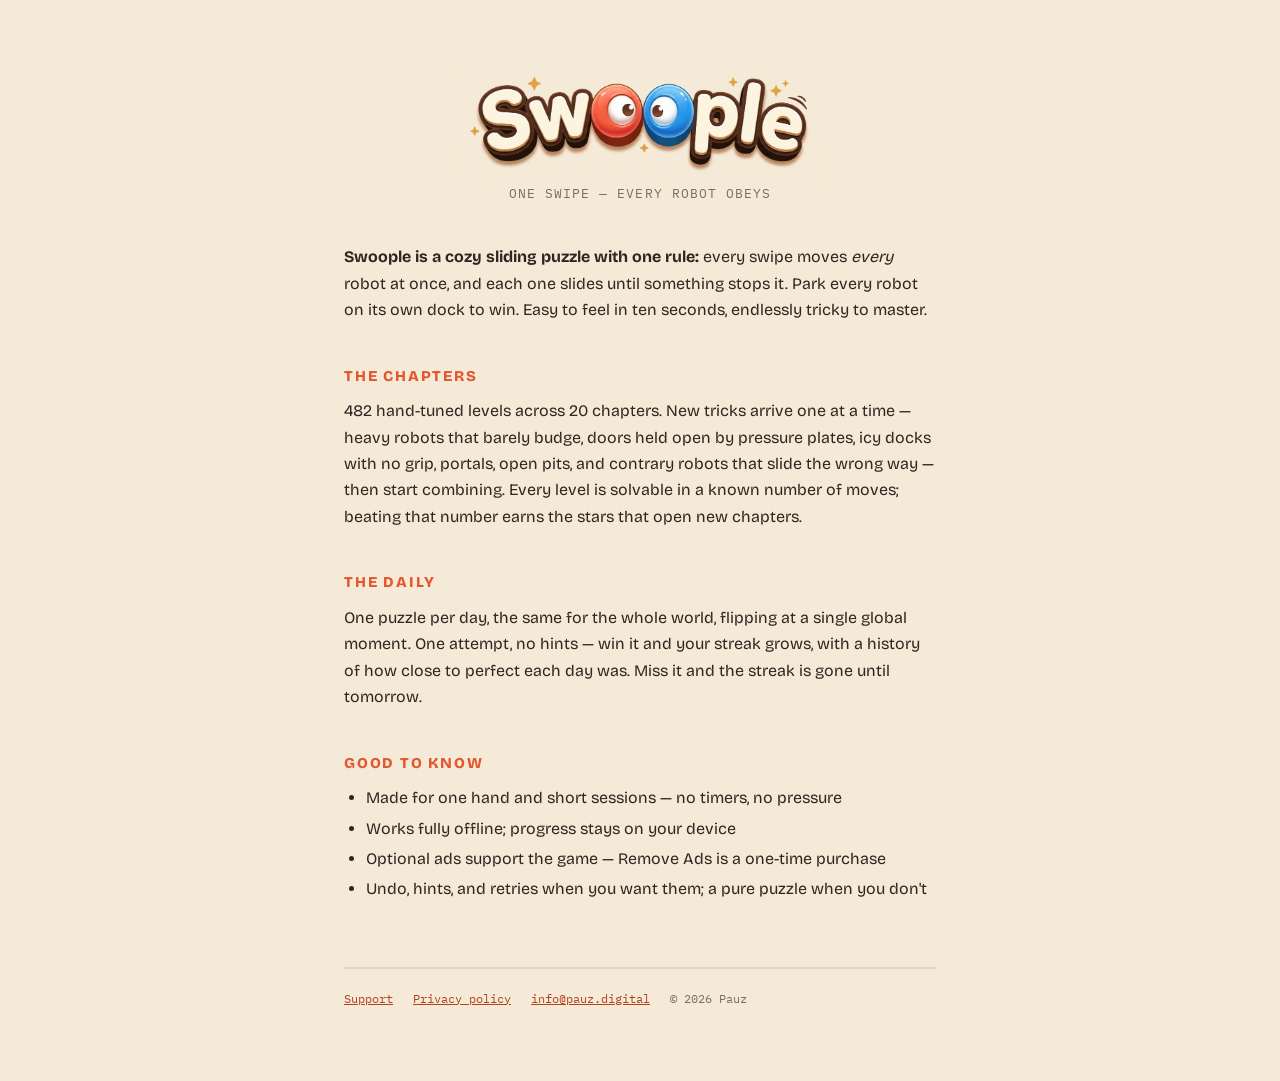
==== index.html @ ad2a9028 "Swoople site: index, privacy policy, support" ====
<!doctype html>
<html lang="en">
<head>
  <meta charset="utf-8" />
  <meta name="viewport" content="width=device-width, initial-scale=1" />
  <title>SWOOPLE — one swipe, every robot obeys</title>
  <meta name="description" content="Swoople is a cozy sliding puzzle: every swipe moves every robot at once. 482 hand-tuned levels, a global daily challenge, one hand." />
  <link rel="icon" href="icon.png" />
  <meta name="theme-color" content="#f5ead7" />
  <link rel="preconnect" href="https://fonts.googleapis.com" />
  <link rel="preconnect" href="https://fonts.gstatic.com" crossorigin />
  <link href="https://fonts.googleapis.com/css2?family=Bricolage+Grotesque:opsz,wght@12..96,500;12..96,700;12..96,800&family=IBM+Plex+Mono:wght@500;600&display=swap" rel="stylesheet" />
  <link rel="stylesheet" href="style.css" />
</head>
<body>
<main>
  <img class="wordmark" src="wordmark.webp" alt="Swoople" />
  <p class="tagline">one swipe — every robot obeys</p>

  <p><strong>Swoople is a cozy sliding puzzle with one rule:</strong> every swipe
  moves <em>every</em> robot at once, and each one slides until something stops
  it. Park every robot on its own dock to win. Easy to feel in ten seconds,
  endlessly tricky to master.</p>

  <h2>The chapters</h2>
  <p>482 hand-tuned levels across 20 chapters. New tricks arrive one at a time —
  heavy robots that barely budge, doors held open by pressure plates, icy docks
  with no grip, portals, open pits, and contrary robots that slide the wrong
  way — then start combining. Every level is solvable in a known number of
  moves; beating that number earns the stars that open new chapters.</p>

  <h2>The daily</h2>
  <p>One puzzle per day, the same for the whole world, flipping at a single
  global moment. One attempt, no hints — win it and your streak grows, with a
  history of how close to perfect each day was. Miss it and the streak is gone
  until tomorrow.</p>

  <h2>Good to know</h2>
  <ul>
    <li>Made for one hand and short sessions — no timers, no pressure</li>
    <li>Works fully offline; progress stays on your device</li>
    <li>Optional ads support the game — Remove Ads is a one-time purchase</li>
    <li>Undo, hints, and retries when you want them; a pure puzzle when you don't</li>
  </ul>

  <footer>
    <a href="support.html">Support</a>
    <a href="privacy.html">Privacy policy</a>
    <a href="mailto:info@pauz.digital">info@pauz.digital</a>
    <span>© 2026 Pauz</span>
  </footer>
</main>
</body>
</html>
---- style.css ----
:root {
  --paper: #f5ead7;
  --ink: #2e2620;
  --ink-soft: #7a6f60;
  --coral: #e4572e;
  --card: #fffdf7;
}

* { margin: 0; padding: 0; box-sizing: border-box; }

body {
  background: var(--paper);
  color: var(--ink);
  font-family: 'Bricolage Grotesque', -apple-system, system-ui, sans-serif;
  line-height: 1.65;
  -webkit-font-smoothing: antialiased;
}

main {
  max-width: 640px;
  margin: 0 auto;
  padding: 48px 24px 72px;
}

.wordmark {
  display: block;
  width: min(420px, 92%);
  margin: 0 auto;
}

.tagline {
  text-align: center;
  font-family: 'IBM Plex Mono', ui-monospace, monospace;
  font-size: 13px;
  letter-spacing: 0.08em;
  color: var(--ink-soft);
  margin: -4px 0 40px;
  text-transform: uppercase;
}

h1 {
  font-size: 30px;
  font-weight: 800;
  margin-bottom: 6px;
}

h2 {
  font-size: 15px;
  font-weight: 800;
  letter-spacing: 0.12em;
  text-transform: uppercase;
  margin: 40px 0 10px;
  color: var(--coral);
}

p { margin-bottom: 12px; }

ul { padding-left: 22px; margin-bottom: 12px; }
li { margin-bottom: 4px; }

a { color: #b3421d; }

strong { font-weight: 700; }

.date {
  font-family: 'IBM Plex Mono', ui-monospace, monospace;
  font-size: 12px;
  color: var(--ink-soft);
}

.back {
  display: inline-block;
  font-family: 'IBM Plex Mono', ui-monospace, monospace;
  font-size: 12px;
  margin-bottom: 28px;
}

footer {
  margin-top: 64px;
  padding-top: 20px;
  border-top: 2px solid rgba(46, 38, 32, 0.1);
  font-family: 'IBM Plex Mono', ui-monospace, monospace;
  font-size: 12px;
  color: var(--ink-soft);
  display: flex;
  flex-wrap: wrap;
  gap: 8px 20px;
}
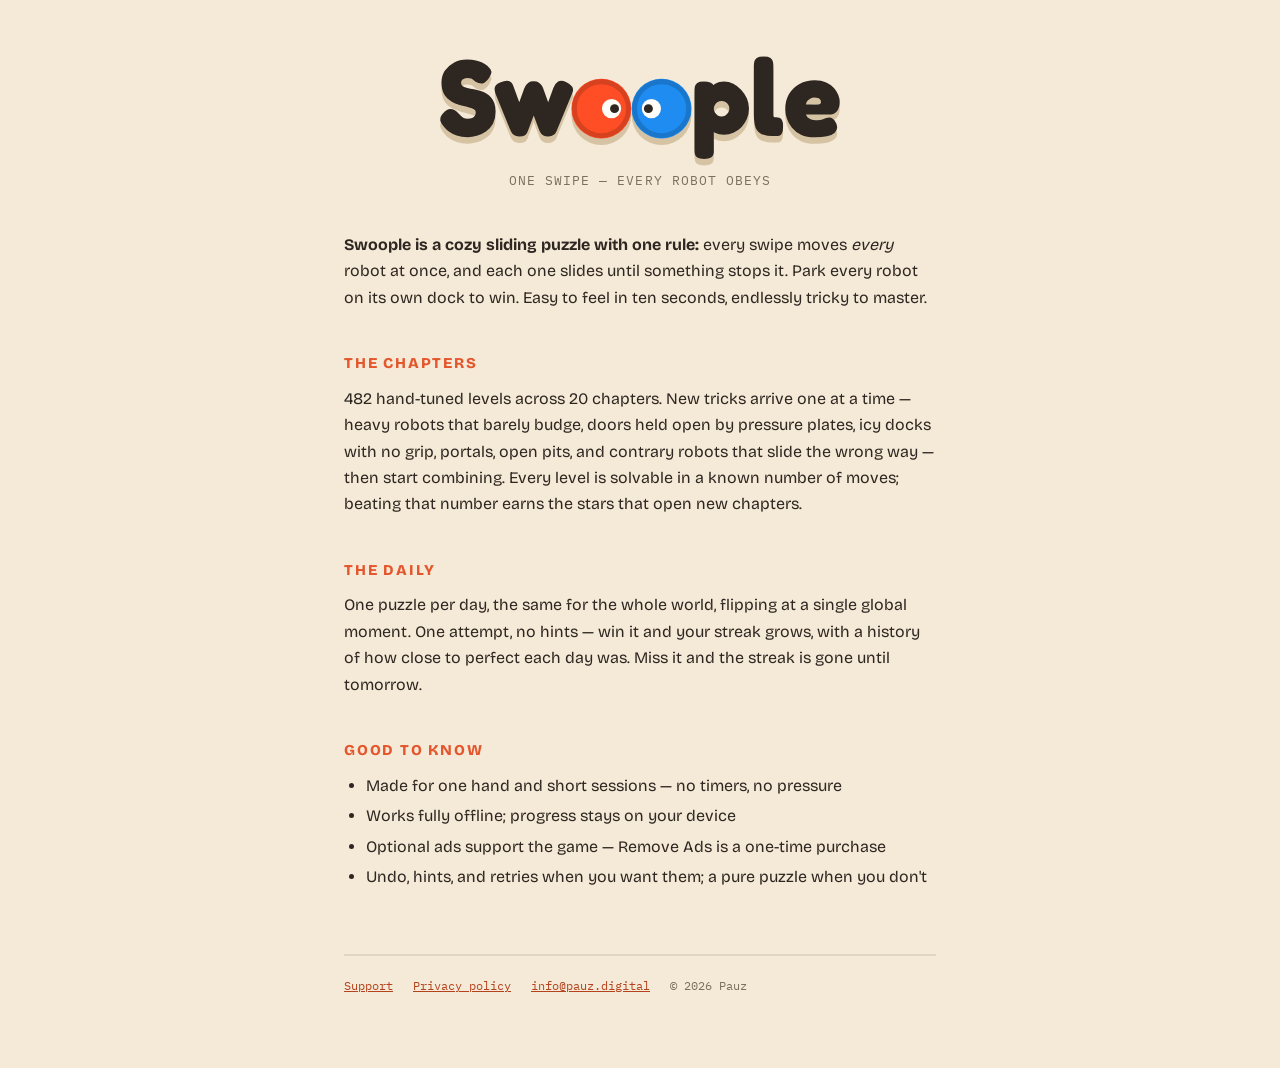
==== commit 1ecd93c8: "Wordmark: flat SVG (Fredoka + the two robots) replaces the AI art" ====
--- a/index.html
+++ b/index.html
@@ -14,7 +14,7 @@
 </head>
 <body>
 <main>
-  <img class="wordmark" src="wordmark.webp" alt="Swoople" />
+  <img class="wordmark" src="wordmark.svg" alt="Swoople" />
   <p class="tagline">one swipe — every robot obeys</p>
 
   <p><strong>Swoople is a cozy sliding puzzle with one rule:</strong> every swipe
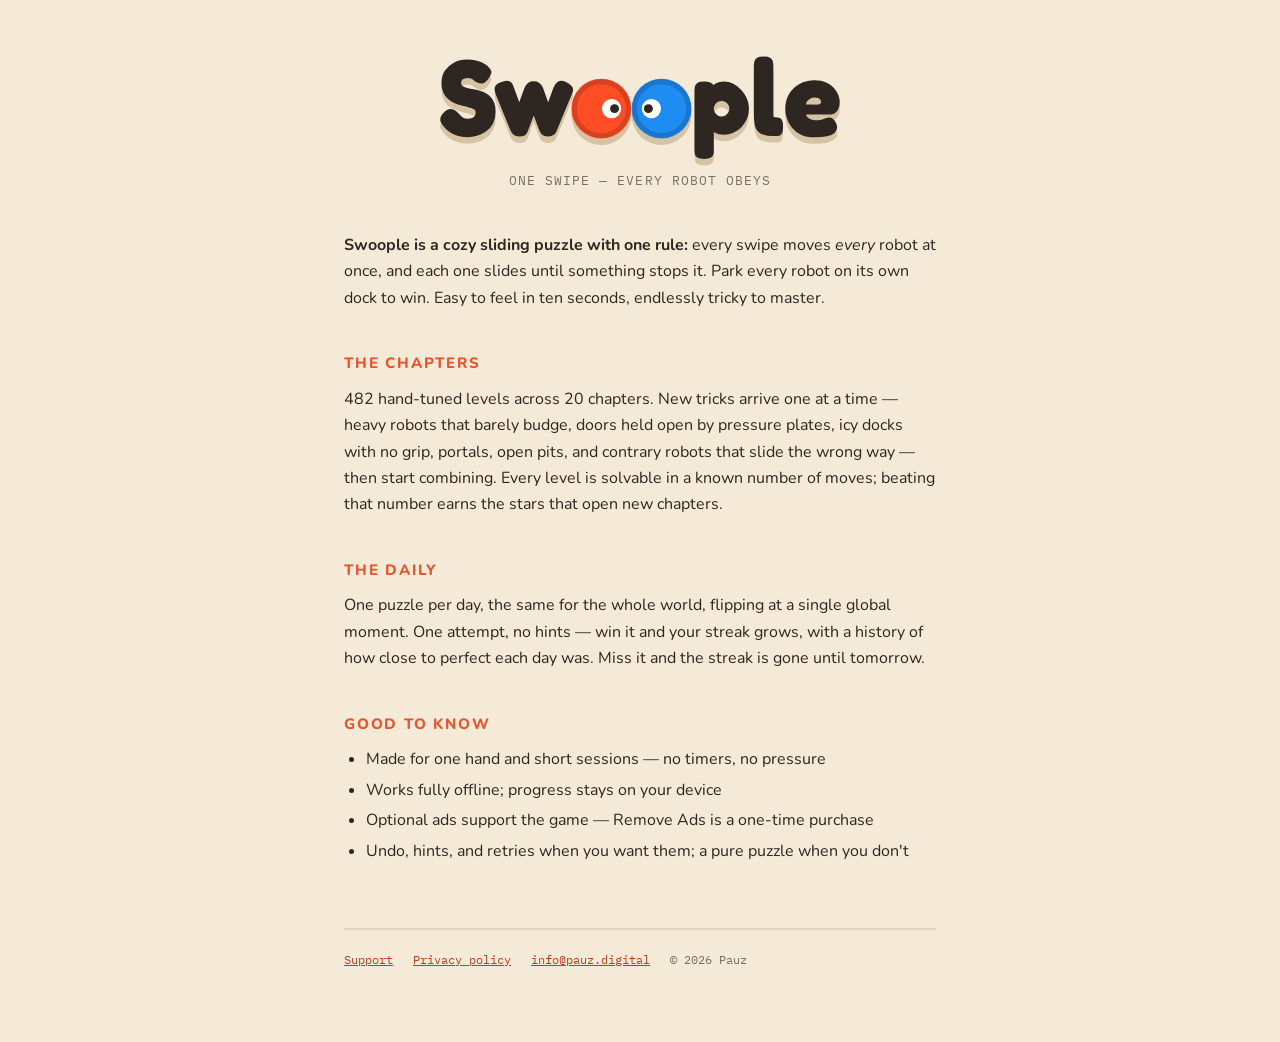
==== commit 97dcef17: "Fonts to match the app: Nunito body, Fredoka wordmark" ====
--- a/index.html
+++ b/index.html
@@ -9,7 +9,7 @@
   <meta name="theme-color" content="#f5ead7" />
   <link rel="preconnect" href="https://fonts.googleapis.com" />
   <link rel="preconnect" href="https://fonts.gstatic.com" crossorigin />
-  <link href="https://fonts.googleapis.com/css2?family=Bricolage+Grotesque:opsz,wght@12..96,500;12..96,700;12..96,800&family=IBM+Plex+Mono:wght@500;600&display=swap" rel="stylesheet" />
+  <link href="https://fonts.googleapis.com/css2?family=Nunito:wght@600;700;800&family=IBM+Plex+Mono:wght@500;600&display=swap" rel="stylesheet" />
   <link rel="stylesheet" href="style.css" />
 </head>
 <body>
--- a/style.css
+++ b/style.css
@@ -11,7 +11,7 @@
 body {
   background: var(--paper);
   color: var(--ink);
-  font-family: 'Bricolage Grotesque', -apple-system, system-ui, sans-serif;
+  font-family: 'Nunito', -apple-system, system-ui, sans-serif;
   line-height: 1.65;
   -webkit-font-smoothing: antialiased;
 }
